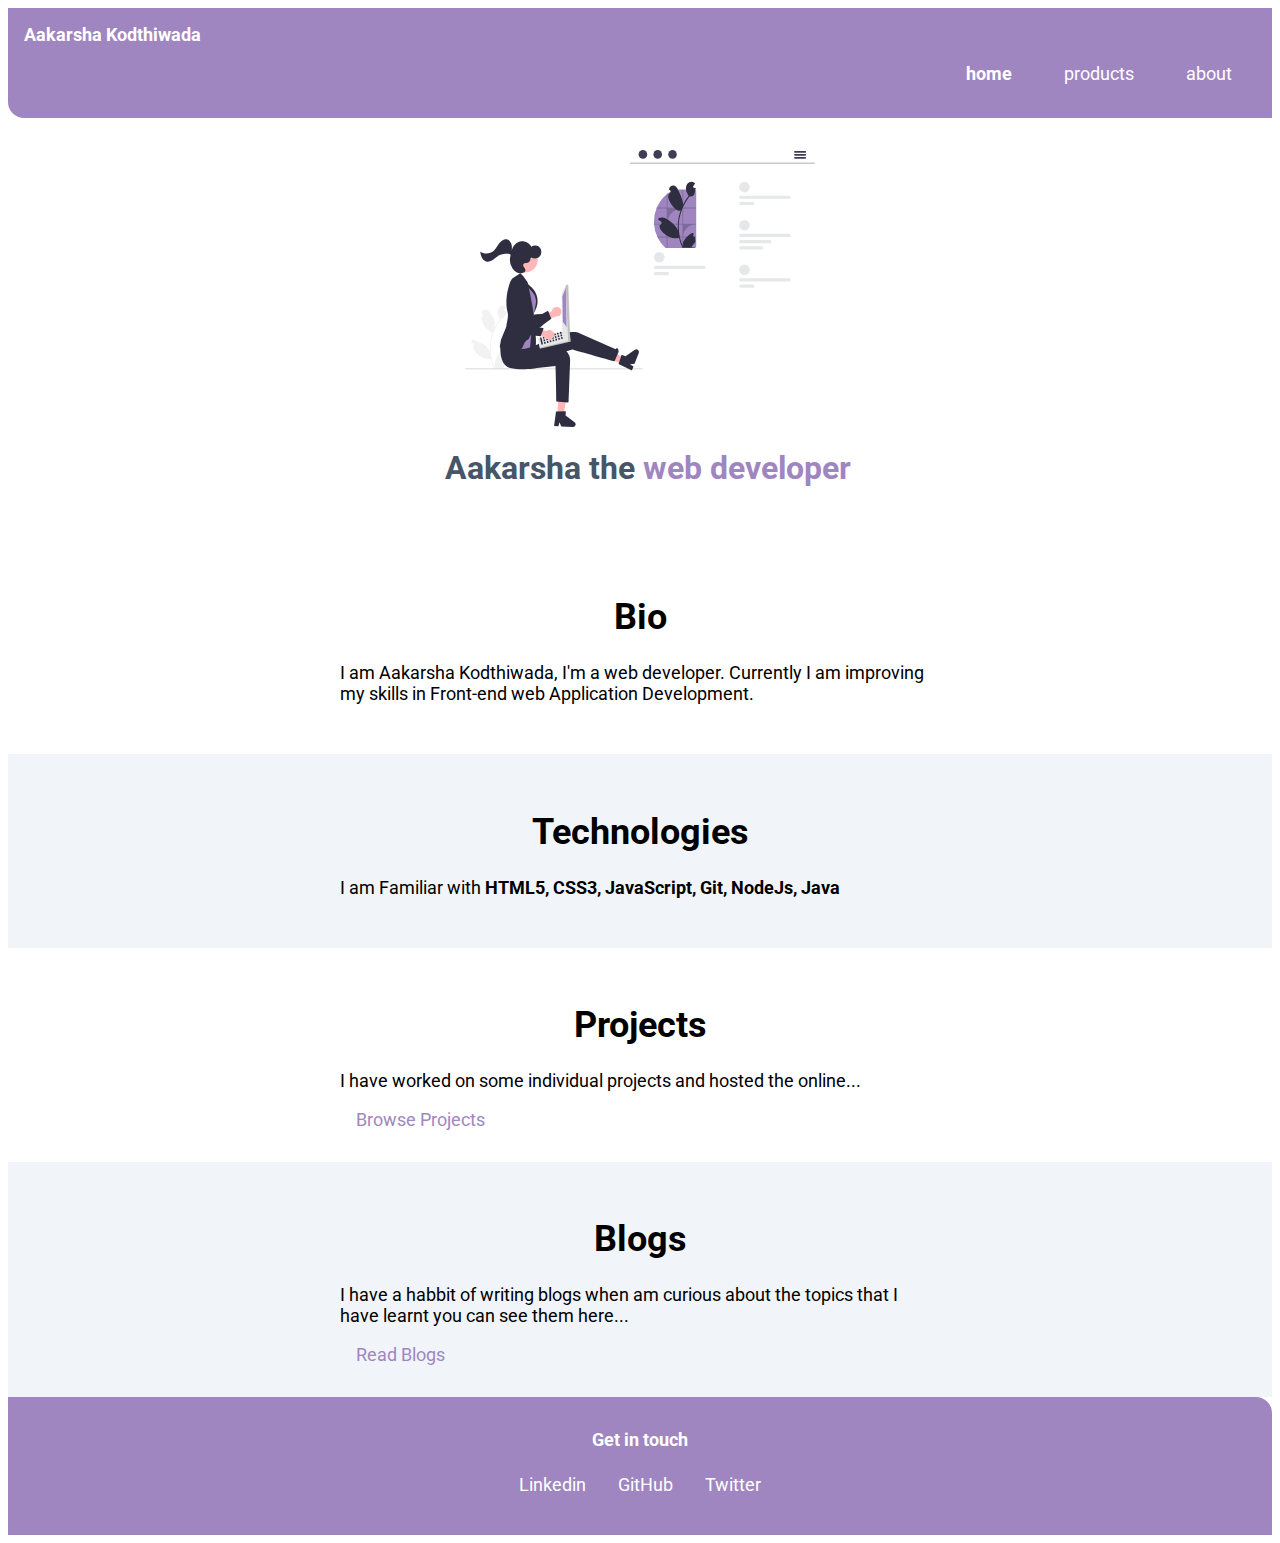
==== index.html @ 739e412c "fix: updated links" ====
<!DOCTYPE html>
<html lang="en">
<head>
    <meta charset="UTF-8">
    <meta http-equiv="X-UA-Compatible" content="IE=edge">
    <meta name="viewport" content="width=device-width, initial-scale=1.0">
    <title>Home</title>
    <link href = "styles.css" rel = "stylesheet">
</head>
<body>
    <nav class="nav container">
        <div class="nav-brand">Aakarsha Kodthiwada</div>
        <ul class="list-non-bullet nav-items">
            <li class="list-inline">
                <a class="link link-active" href="/">home</a>
            </li>
            <li class="list-non-bullet list-inline">
                <a class="link" href="/">products</a>
            </li>
            <li class="list-non-bullet list-inline">
                <a class="link" href="/">about</a>
            </li>
        </ul>
    </nav>

    
    <header class="header">
        <img class="header-image" src="images/main_image.svg"/>
        <h1 class="header-heading">Aakarsha the <span class="header-inverted"> web developer</span></h1>
    </header>

    <section class="section">
        <div class="container container-center">
            <h1>Bio</h1>
                <p>I am Aakarsha Kodthiwada, I'm a web developer. Currently I am improving my skills in Front-end web Application Development.</p>
        </div>
    </section>
    <section class="section ow">
        <div class="container container-center" >
            <h1>Technologies</h1>
                <p>I am Familiar with <span class="section-technologies">HTML5, CSS3, JavaScript, Git, NodeJs, Java</span></p>
        </div>    
    </section>
    <section class="section">
        <div class="container container-center">
            <h1>Projects</h1>
                <p>I have worked on some individual projects and hosted the online...</p>
                <a class="link normal-link"href="/">Browse Projects</a>
        </div>
    </section>
    <section class="section ow">
        <div class="container container-center" >
            <h1>Blogs</h1>
                <p>I have a habbit of writing blogs when am curious about the topics that I have learnt you can see them here...</p>
                <a class="link normal-link"href="/">Read Blogs</a>
        </div>    
    </section>
    <footer class="footer">
        <div class="footer-insider">Get in touch</div>
        <div class="flex">
            <a class="link" href="https://www.linkedin.com/in/aakarsha-kodthiwada-5566bb184/">Linkedin</a>
            <a class="link" href="https://github.com/Aakarshashetty">GitHub</a>
            <a class="link" href="https://twitter.com/Aakarsha_shetty">Twitter</a>
        </div>
    </footer>
</body>
</html>
---- styles.css ----
@import url('https://fonts.googleapis.com/css2?family=Montserrat&family=Open+Sans&family=Roboto&family=Source+Sans+Pro&display=swap');
:root{
    --primary-color: #9F86C0;
    --dark-grey: #475569;
    --light-grey: #f1f5f9;

}
body {
    font-family: 'Roboto', sans-serif;
    font-size: large;
}
hr{
    margin: 2rem 0rem;
}
/** containers**/
.container{
    padding: 0rem 1rem;
}
.container-center{
    max-width: 600px;
    margin: auto;
}
/**links**/
.link{
    text-decoration: none;
    padding: 0.5rem 1rem;
}
.link-primary{
    background-color: var(--primary-color);
    color: white;
    border-radius: 0.5rem;
}
.link-secondary{
    color: var(--primary-color);
    border: 1px solid var(--primary-color);
    border-radius: 0.5rem;
}
/**lists**/
.list-non-bullet{
    list-style: none;
}
.list-inline{
    display: inline;
    padding: 0rem 0.5rem;
}
/**nav**/
.nav{
    background-color: var(--primary-color);
    color: white;
    padding: 1rem;
    border-bottom-left-radius: 1rem;
}
.nav .nav-brand{
    font-weight: bold;
}
.nav .link{
    color: white;
}
.nav .link-active{
    font-weight: bold;
}
.nav .nav-items{
    text-align: right;
}
/**header**/
.header{
    padding: 2rem;
}
.header .header-image{
    max-width: 350px;
    display: block;
    margin: auto;
}
.header .header-heading{
    font-size: 2rem;
    color: var(--dark-grey);
    padding-left: 1rem;
    text-align: center;
}
.header .header-heading .header-inverted{
    color: var(--primary-color);
}
/**section**/
.ow{
    background-color: var(--light-grey);
}
.section{
    padding: 2rem;
}
.section h1{
    text-align: center;
    font-weight: bold;
}
.section-technologies{
    font-weight: bold;
}
/**footer**/
.footer{
    background-color: var(--primary-color);
    padding: 2rem 1rem;
    border-top-right-radius: 1rem;
    color: white;
    text-align: center;
}
.footer .link{
    color: white;
}
.footer ul{
    padding-inline-start: 0px;
}
.footer-insider{
    font-weight: bold;
    font-size: large;
    padding-bottom: 1rem;
}
.flex{
    display: flex;
    justify-content: center;
}
.normal-link{
    color: var(--primary-color);
}
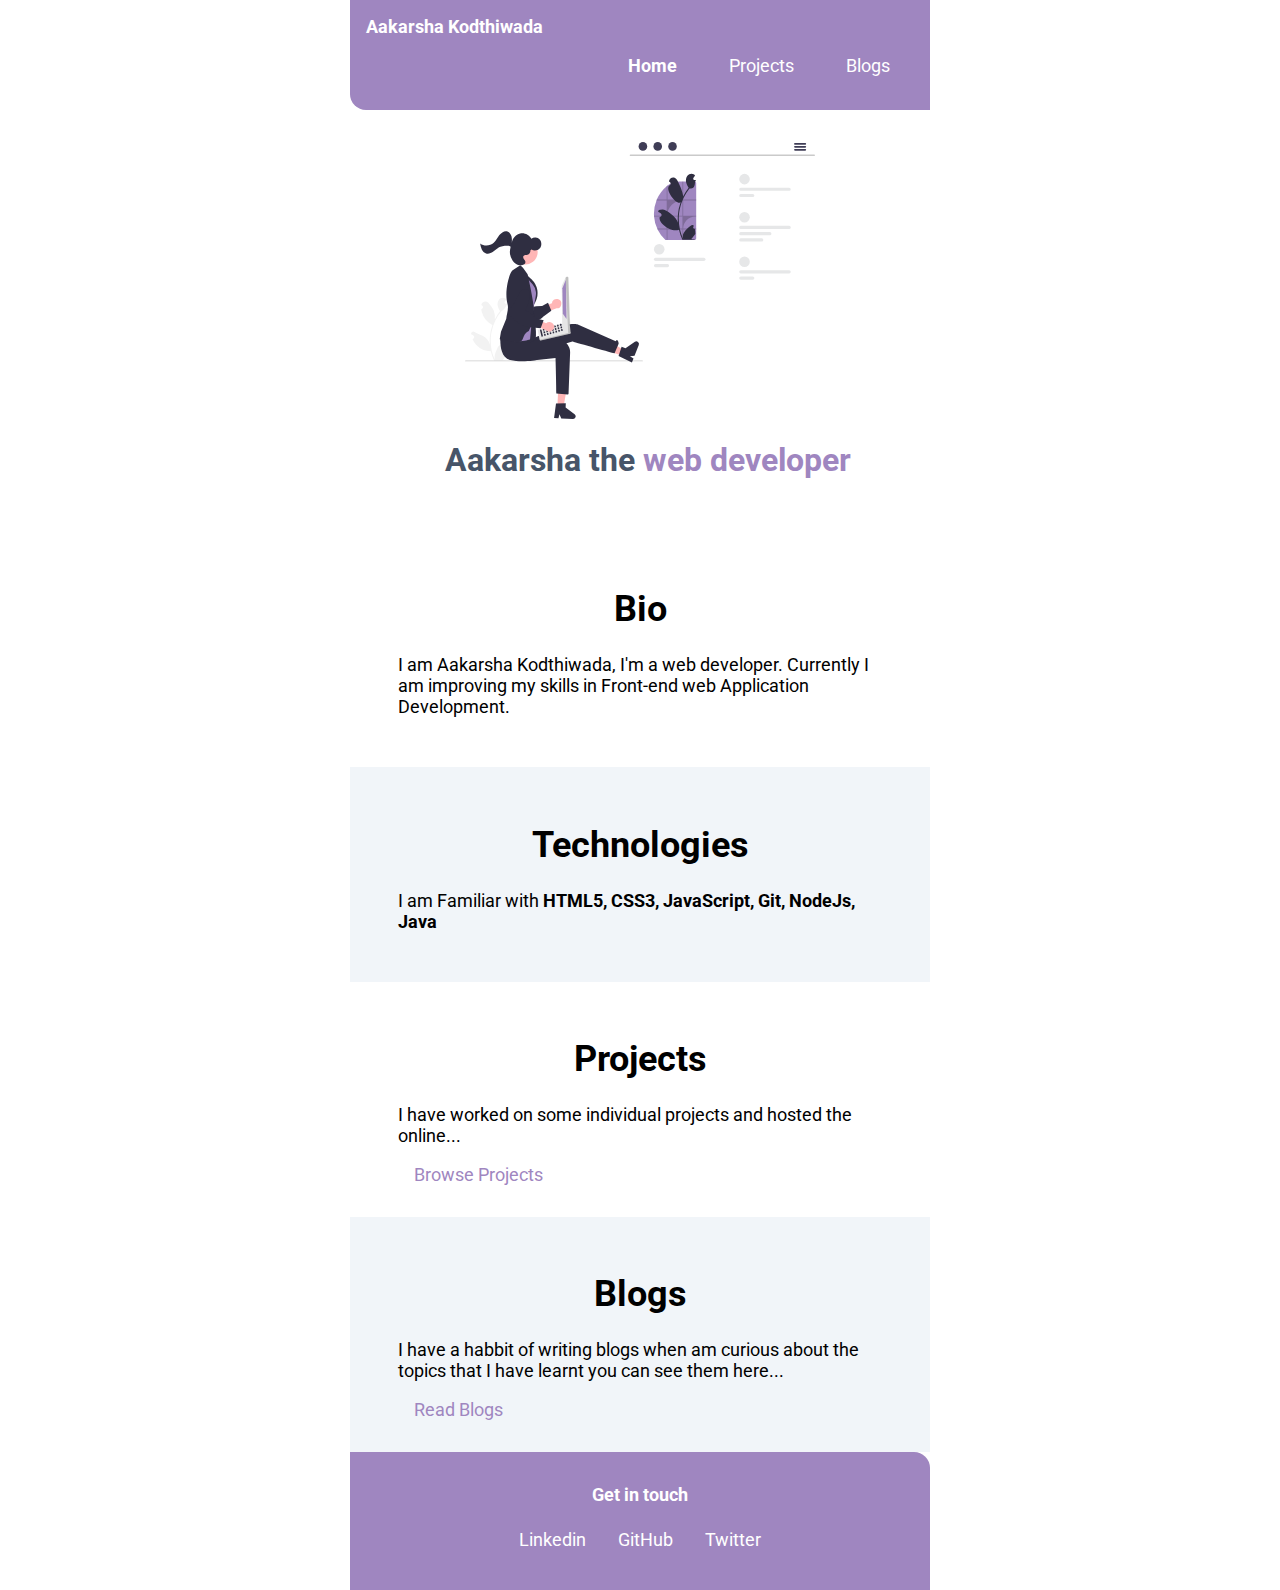
==== commit 4da56d0f: "added projects" ====
--- a/index.html
+++ b/index.html
@@ -4,7 +4,7 @@
     <meta charset="UTF-8">
     <meta http-equiv="X-UA-Compatible" content="IE=edge">
     <meta name="viewport" content="width=device-width, initial-scale=1.0">
-    <title>Home</title>
+    <title>home | Aakarsha-Kodthiwada</title>
     <link href = "styles.css" rel = "stylesheet">
 </head>
 <body>
@@ -12,13 +12,13 @@
         <div class="nav-brand">Aakarsha Kodthiwada</div>
         <ul class="list-non-bullet nav-items">
             <li class="list-inline">
-                <a class="link link-active" href="/">home</a>
+                <a class="link link-active" href="/">Home</a>
             </li>
             <li class="list-non-bullet list-inline">
-                <a class="link" href="/">products</a>
+                <a class="link" href="/projects.html">Projects</a>
             </li>
             <li class="list-non-bullet list-inline">
-                <a class="link" href="/">about</a>
+                <a class="link" href="/blogs.html">Blogs</a>
             </li>
         </ul>
     </nav>
--- a/styles.css
+++ b/styles.css
@@ -3,11 +3,13 @@
     --primary-color: #9F86C0;
     --dark-grey: #475569;
     --light-grey: #f1f5f9;
+    --purple: #6247aa;
 
 }
 body {
     font-family: 'Roboto', sans-serif;
     font-size: large;
+    margin : 0px 350px;
 }
 hr{
     margin: 2rem 0rem;
@@ -119,4 +121,7 @@
 }
 .normal-link{
     color: var(--primary-color);
+}
+.purple{
+    color: var(--purple);
 }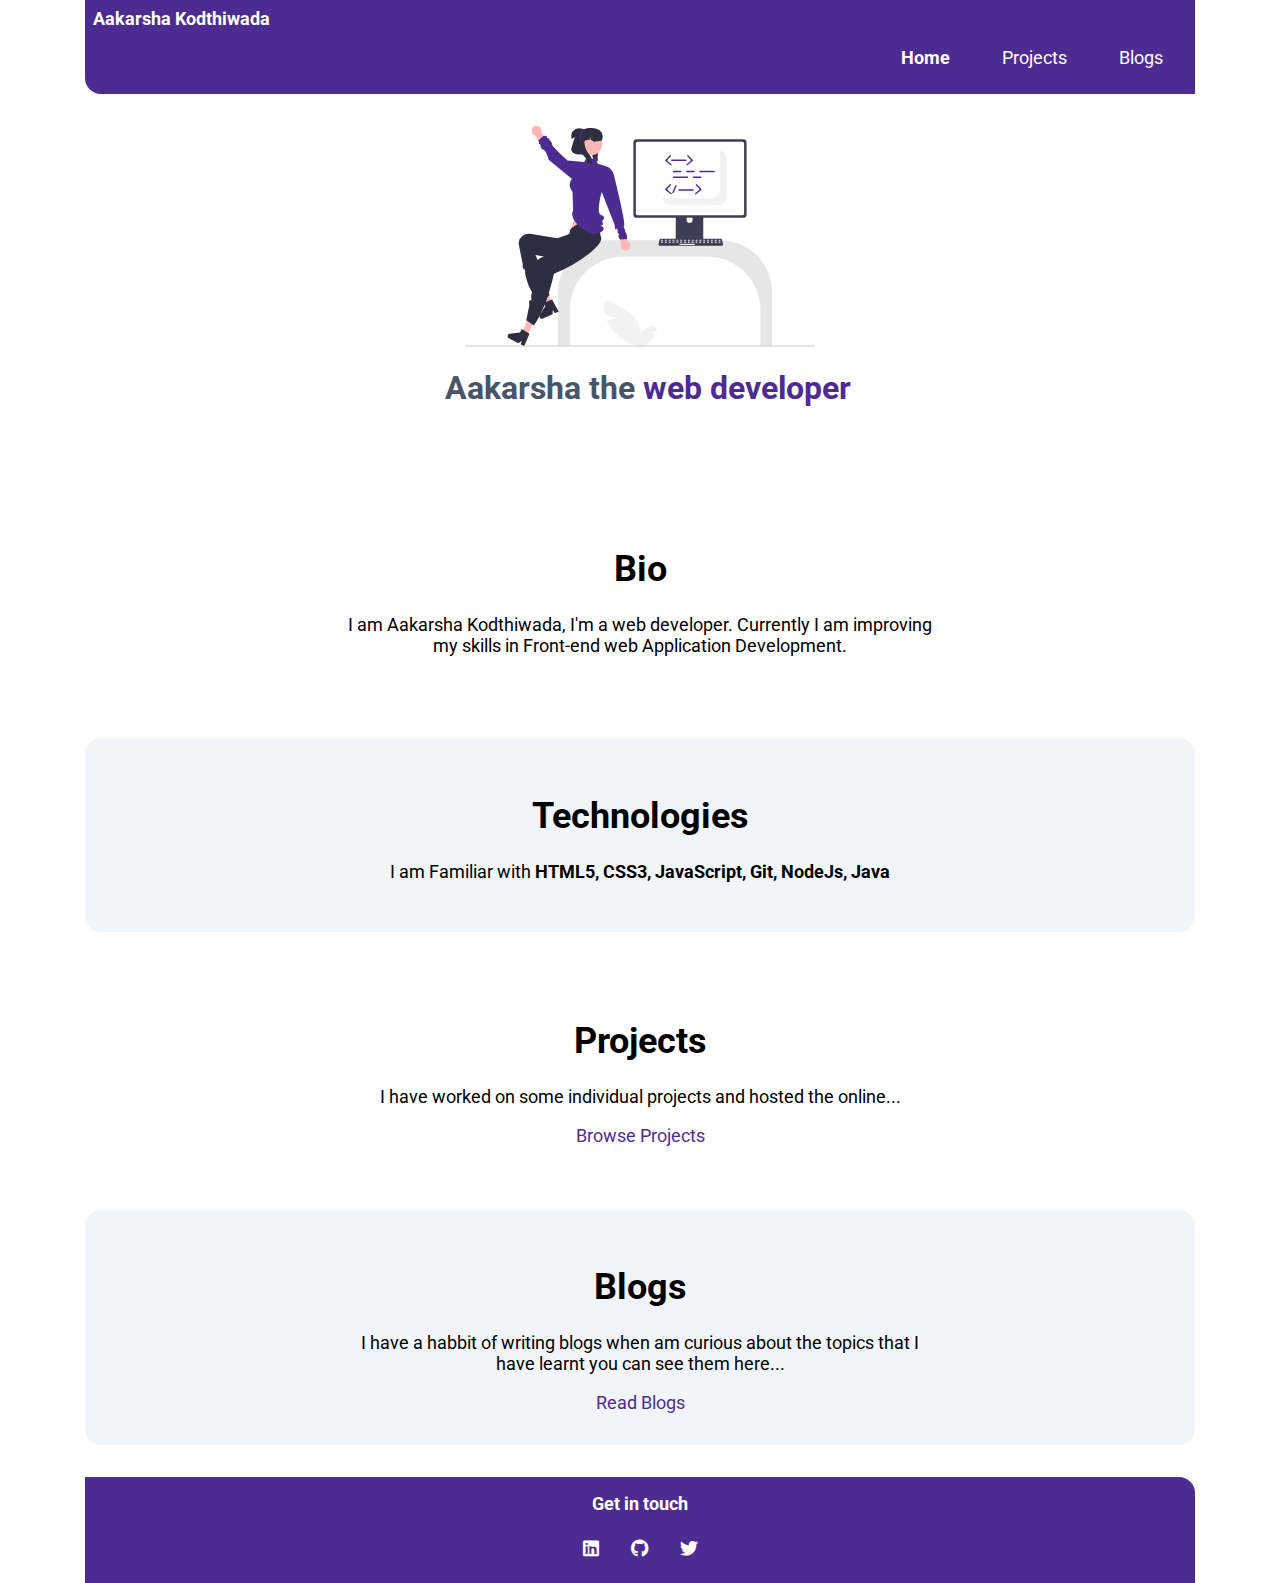
==== commit 4264b3be: "feat: added media queries" ====
--- a/index.html
+++ b/index.html
@@ -5,6 +5,7 @@
     <meta http-equiv="X-UA-Compatible" content="IE=edge">
     <meta name="viewport" content="width=device-width, initial-scale=1.0">
     <title>home | Aakarsha-Kodthiwada</title>
+    <link rel="stylesheet" href="https://cdnjs.cloudflare.com/ajax/libs/font-awesome/6.0.0/css/all.min.css">
     <link href = "styles.css" rel = "stylesheet">
 </head>
 <body>
@@ -25,7 +26,7 @@
 
     
     <header class="header">
-        <img class="header-image" src="images/main_image.svg"/>
+        <img class="header-image" src="images/main-image.svg"/>
         <h1 class="header-heading">Aakarsha the <span class="header-inverted"> web developer</span></h1>
     </header>
 
@@ -58,9 +59,9 @@
     <footer class="footer">
         <div class="footer-insider">Get in touch</div>
         <div class="flex">
-            <a class="link" href="https://www.linkedin.com/in/aakarsha-kodthiwada-5566bb184/">Linkedin</a>
-            <a class="link" href="https://github.com/Aakarshashetty">GitHub</a>
-            <a class="link" href="https://twitter.com/Aakarsha_shetty">Twitter</a>
+            <a class="link" href="https://www.linkedin.com/in/aakarsha-kodthiwada-5566bb184/"><i class="fa-brands fa-linkedin"></i></a>
+            <a class="link" href="https://github.com/Aakarshashetty"><i class="fa-brands fa-github"></i></a>
+            <a class="link" href="https://twitter.com/Aakarsha_shetty"><i class="fa-brands fa-twitter"></i></a>
         </div>
     </footer>
 </body>
--- a/styles.css
+++ b/styles.css
@@ -1,6 +1,7 @@
 @import url('https://fonts.googleapis.com/css2?family=Montserrat&family=Open+Sans&family=Roboto&family=Source+Sans+Pro&display=swap');
+
 :root{
-    --primary-color: #9F86C0;
+    --primary-color: #4d2c91;
     --dark-grey: #475569;
     --light-grey: #f1f5f9;
     --purple: #6247aa;
@@ -9,11 +10,12 @@
 body {
     font-family: 'Roboto', sans-serif;
     font-size: large;
-    margin : 0px 350px;
+    margin : 0px 85px;
 }
 hr{
-    margin: 2rem 0rem;
-}
+    margin: 2rem 0rem;  
+}
+
 /** containers**/
 .container{
     padding: 0rem 1rem;
@@ -49,7 +51,7 @@
 .nav{
     background-color: var(--primary-color);
     color: white;
-    padding: 1rem;
+    padding: 0.5rem;
     border-bottom-left-radius: 1rem;
 }
 .nav .nav-brand{
@@ -88,6 +90,9 @@
 }
 .section{
     padding: 2rem;
+  text-align: center;
+  margin: 2rem 0;
+  border-radius: 1rem;
 }
 .section h1{
     text-align: center;
@@ -99,7 +104,7 @@
 /**footer**/
 .footer{
     background-color: var(--primary-color);
-    padding: 2rem 1rem;
+    padding: 1rem 1rem;
     border-top-right-radius: 1rem;
     color: white;
     text-align: center;
@@ -124,4 +129,72 @@
 }
 .purple{
     color: var(--purple);
+}
+
+@media screen and (max-width:800px){
+    body{
+        margin: 0px 60px;
+    }
+
+}
+@media screen and (max-width:700px){
+    body{
+        margin: 0px 40px;
+    }
+
+}
+@media screen and (max-width:560px){
+    body{
+        margin: 0px 30px;
+    }
+
+}
+@media screen and (max-width:450px){
+    body{
+        margin: 0px 30px;
+        font-size: medium;
+    }
+    .list-inline{
+        display: inline;
+        padding: 0rem 0rem;
+    }
+    .link{
+        padding: 0.5rem 0.5rem;
+    }
+    .header .header-image{
+        max-width: 250px;
+    }
+    .header .header-heading{
+        font-size: 1.5rem;
+    }
+
+}
+@media screen and (max-width:370px){
+    body{
+        margin: 0px;
+        margin-left: 30px;
+        margin-right: 30px;
+        font-size: 15px;
+
+    }
+    .list-inline{
+        display: block;
+        padding: 0.25rem 0rem;
+        text-align: left;
+    }
+    .nav .nav-items{
+        padding-left: 0px;
+    }
+    .link{
+        display: block;
+        padding: 0.5rem 0rem;
+    }
+    .header .header-image{
+        max-width: 250px;
+    }
+    .header .header-heading{
+        font-size: 1.5rem;
+    }
+
+
 }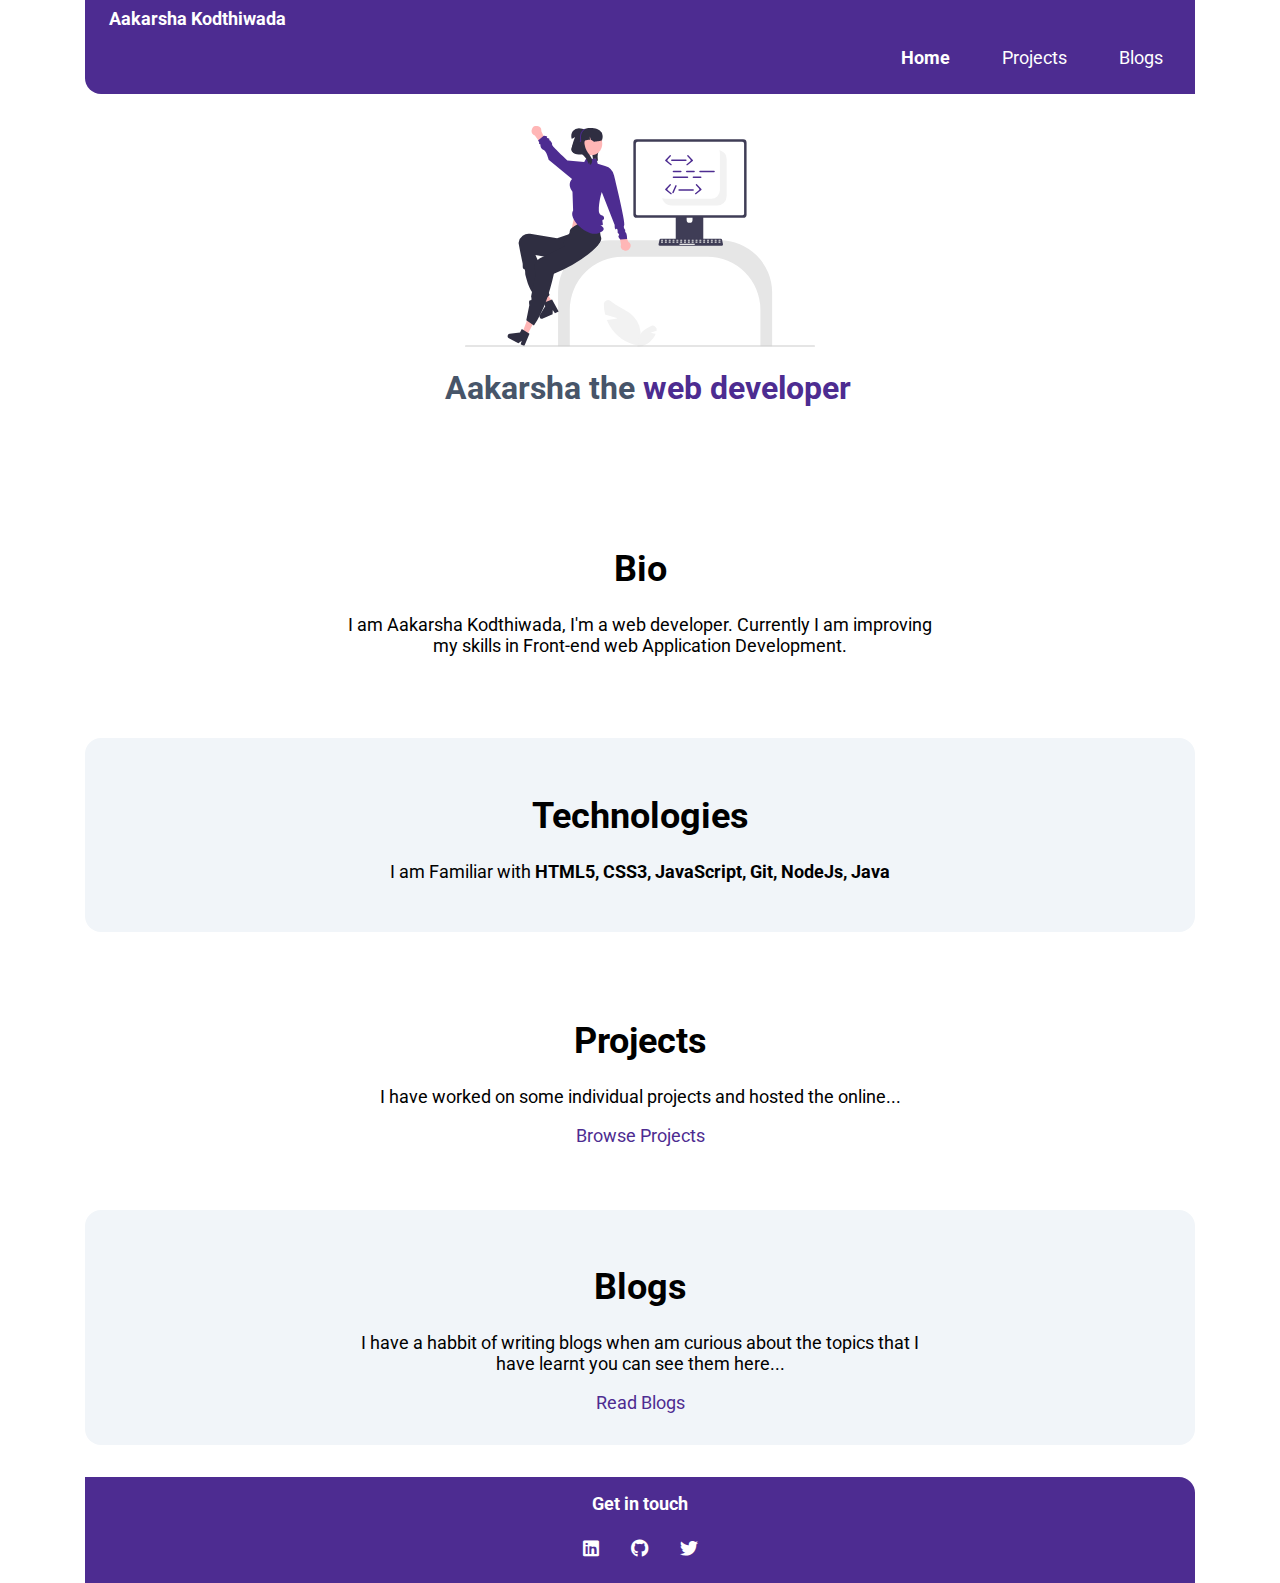
==== commit 8f62cbce: "minor changes in nav" ====
--- a/index.html
+++ b/index.html
@@ -10,7 +10,8 @@
 </head>
 <body>
     <nav class="nav container">
-        <div class="nav-brand">Aakarsha Kodthiwada</div>
+        <a class="link nav-brand" href="/">Aakarsha Kodthiwada</a>
+        <!-- <div class="nav-brand">Aakarsha Kodthiwada</div> -->
         <ul class="list-non-bullet nav-items">
             <li class="list-inline">
                 <a class="link link-active" href="/">Home</a>
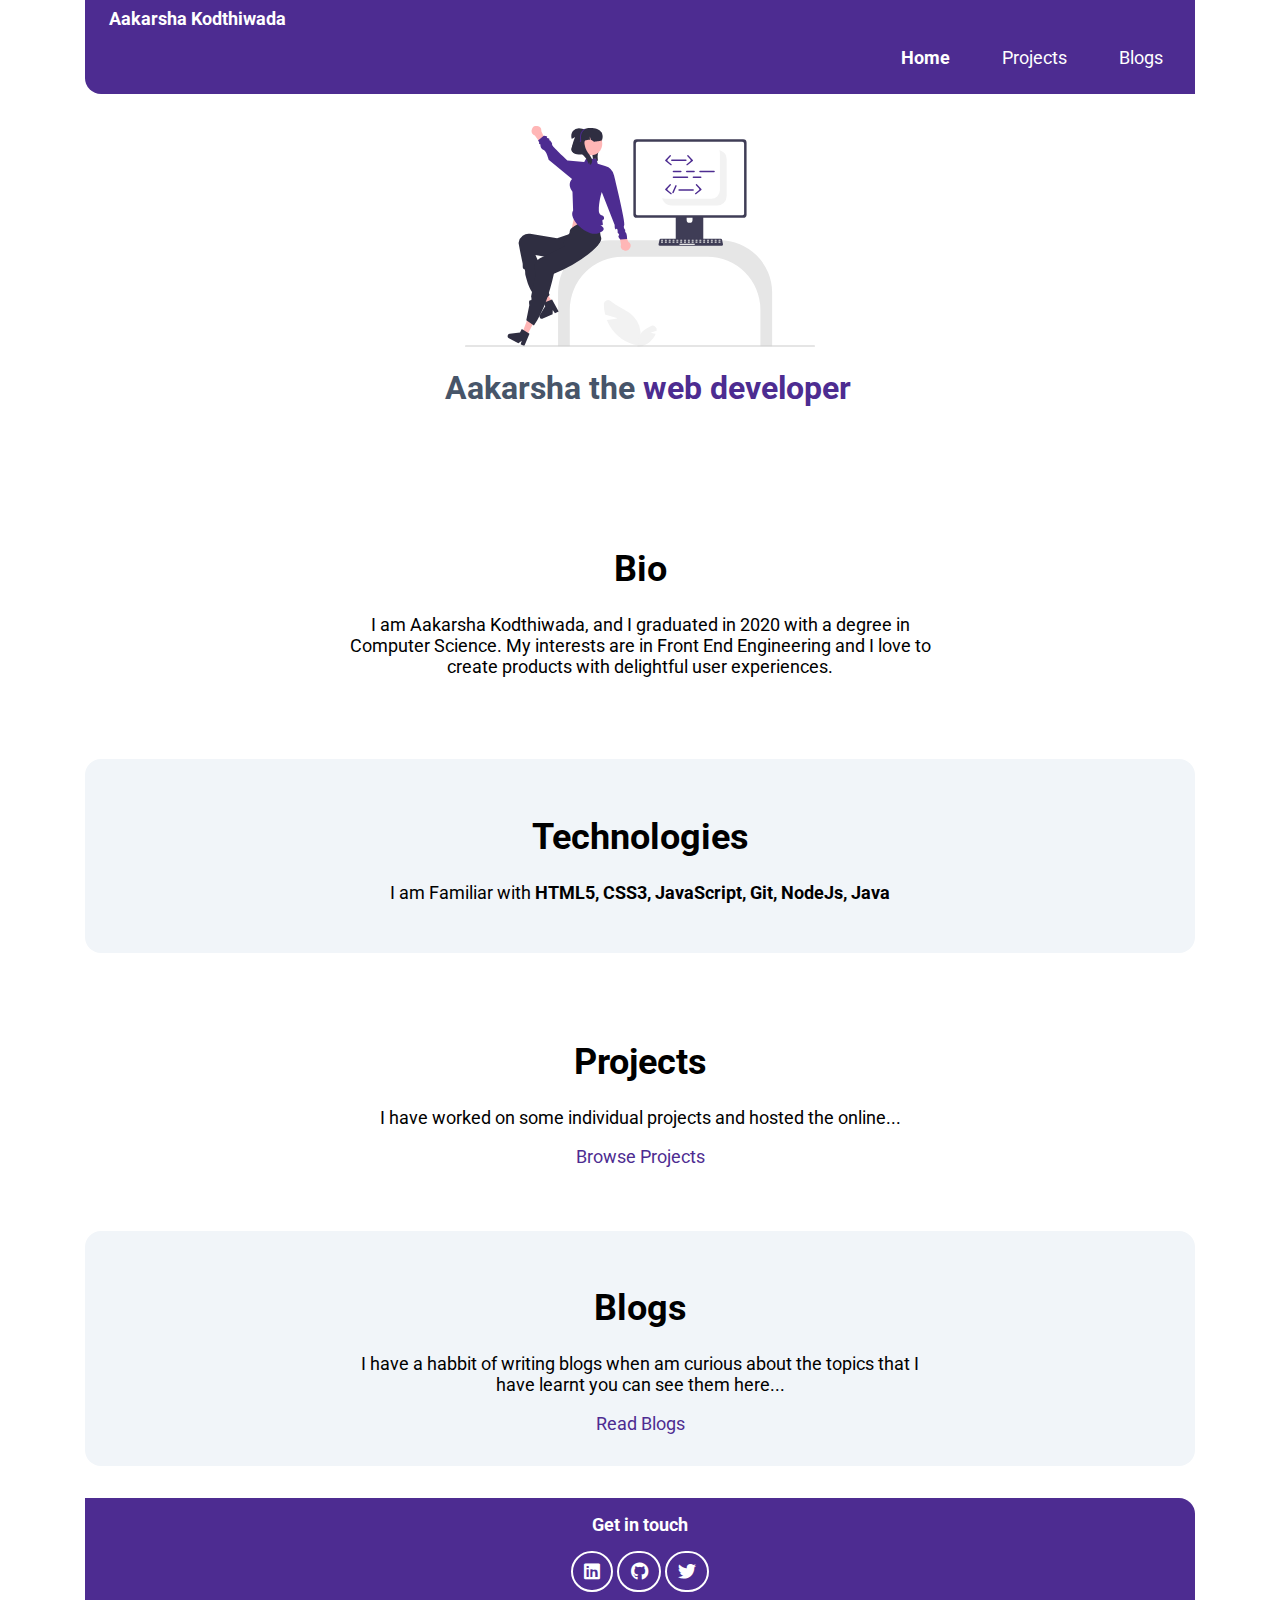
==== commit 18103558: "intro fix" ====
--- a/index.html
+++ b/index.html
@@ -34,7 +34,7 @@
     <section class="section">
         <div class="container container-center">
             <h1>Bio</h1>
-                <p>I am Aakarsha Kodthiwada, I'm a web developer. Currently I am improving my skills in Front-end web Application Development.</p>
+                <p>I am Aakarsha Kodthiwada, and I graduated in 2020 with a degree in Computer Science. My interests are in Front End Engineering and I love to create products with delightful user experiences.</p>
         </div>
     </section>
     <section class="section ow">
@@ -47,14 +47,15 @@
         <div class="container container-center">
             <h1>Projects</h1>
                 <p>I have worked on some individual projects and hosted the online...</p>
-                <a class="link normal-link"href="/">Browse Projects</a>
+        </ul>
+                <a class="link normal-link"href="/projects.html">Browse Projects</a>
         </div>
     </section>
     <section class="section ow">
         <div class="container container-center" >
             <h1>Blogs</h1>
                 <p>I have a habbit of writing blogs when am curious about the topics that I have learnt you can see them here...</p>
-                <a class="link normal-link"href="/">Read Blogs</a>
+                <a class="link normal-link"href="/blogs.html">Read Blogs</a>
         </div>    
     </section>
     <footer class="footer">
--- a/styles.css
+++ b/styles.css
@@ -111,6 +111,14 @@
 }
 .footer .link{
     color: white;
+    border: 2px solid white;
+    margin: 0px 2px;
+    border-radius: 15rem;
+    padding: 0.5rem 0.7rem;
+}
+.footer .link:hover{
+    color: var(--primary-color);
+    background-color: white;
 }
 .footer ul{
     padding-inline-start: 0px;
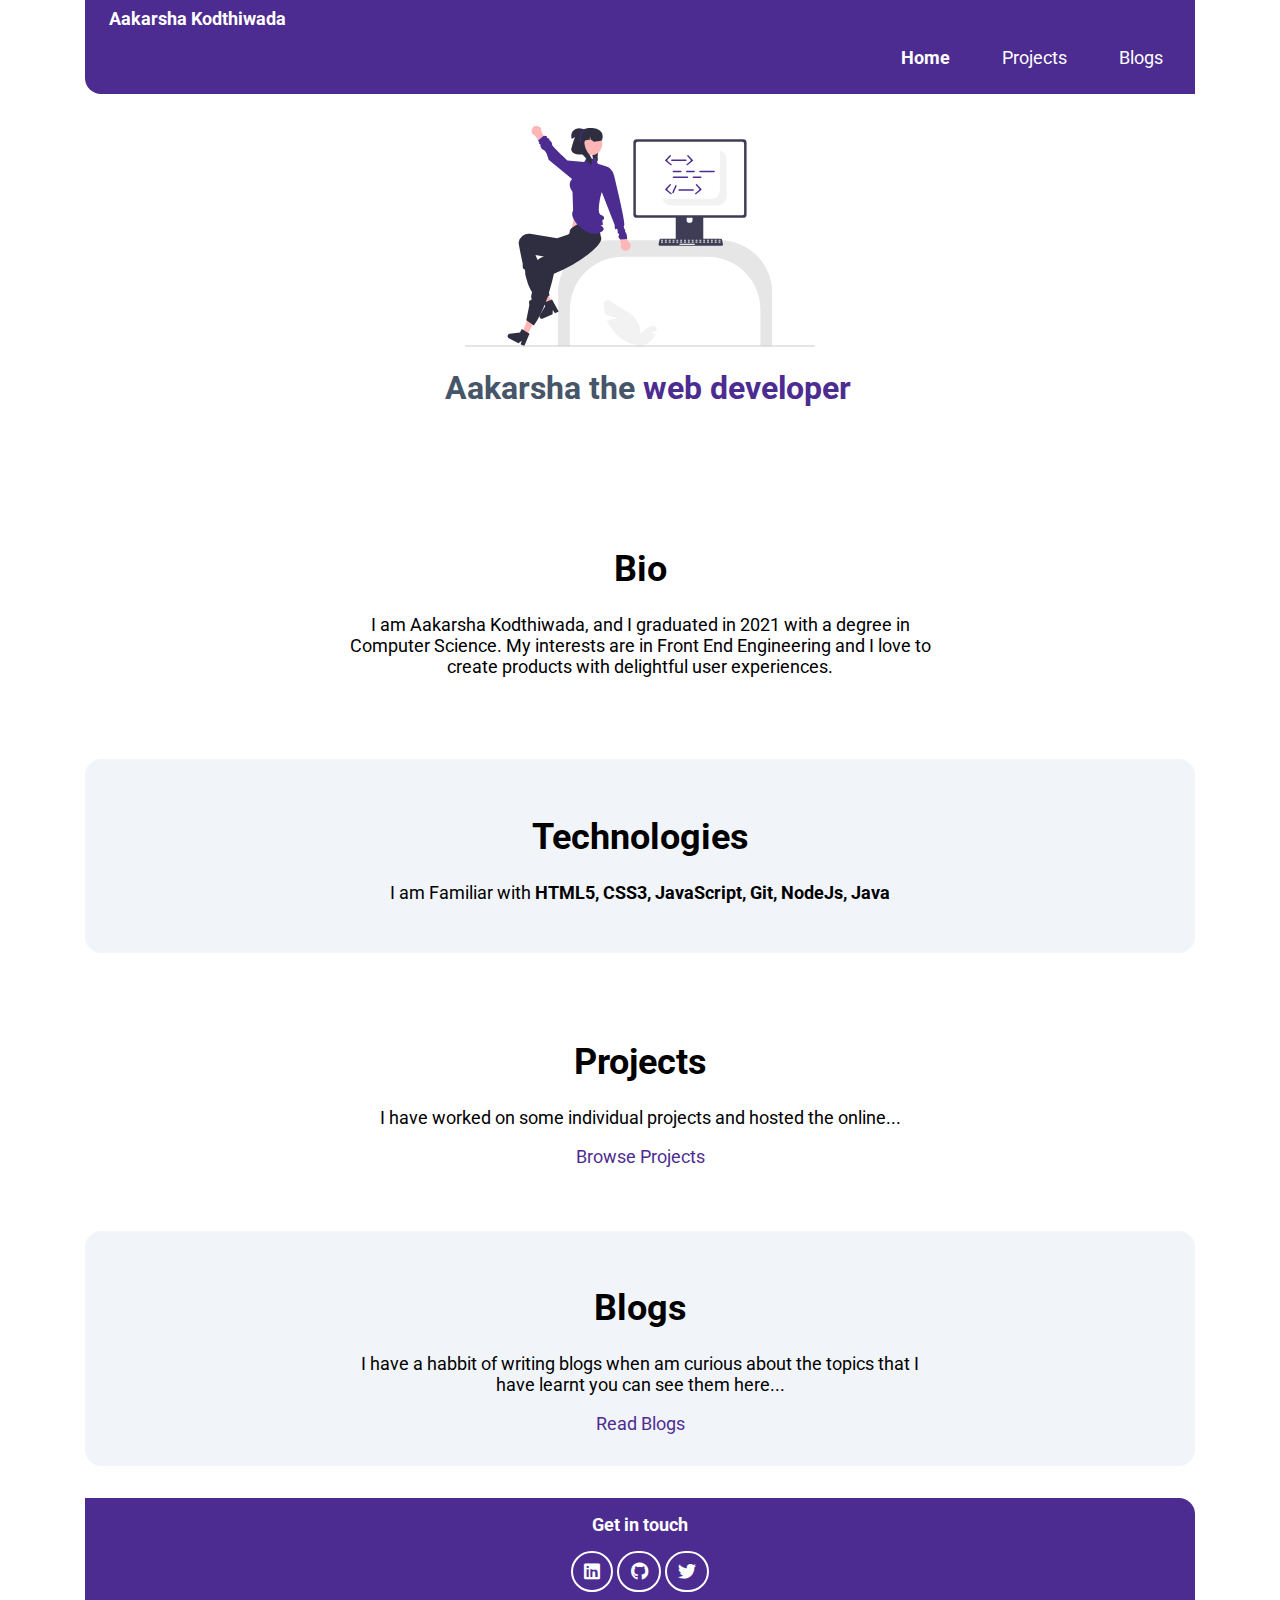
==== commit 7db8231b: "intro fix" ====
--- a/index.html
+++ b/index.html
@@ -34,7 +34,7 @@
     <section class="section">
         <div class="container container-center">
             <h1>Bio</h1>
-                <p>I am Aakarsha Kodthiwada, and I graduated in 2020 with a degree in Computer Science. My interests are in Front End Engineering and I love to create products with delightful user experiences.</p>
+                <p>I am Aakarsha Kodthiwada, and I graduated in 2021 with a degree in Computer Science. My interests are in Front End Engineering and I love to create products with delightful user experiences.</p>
         </div>
     </section>
     <section class="section ow">
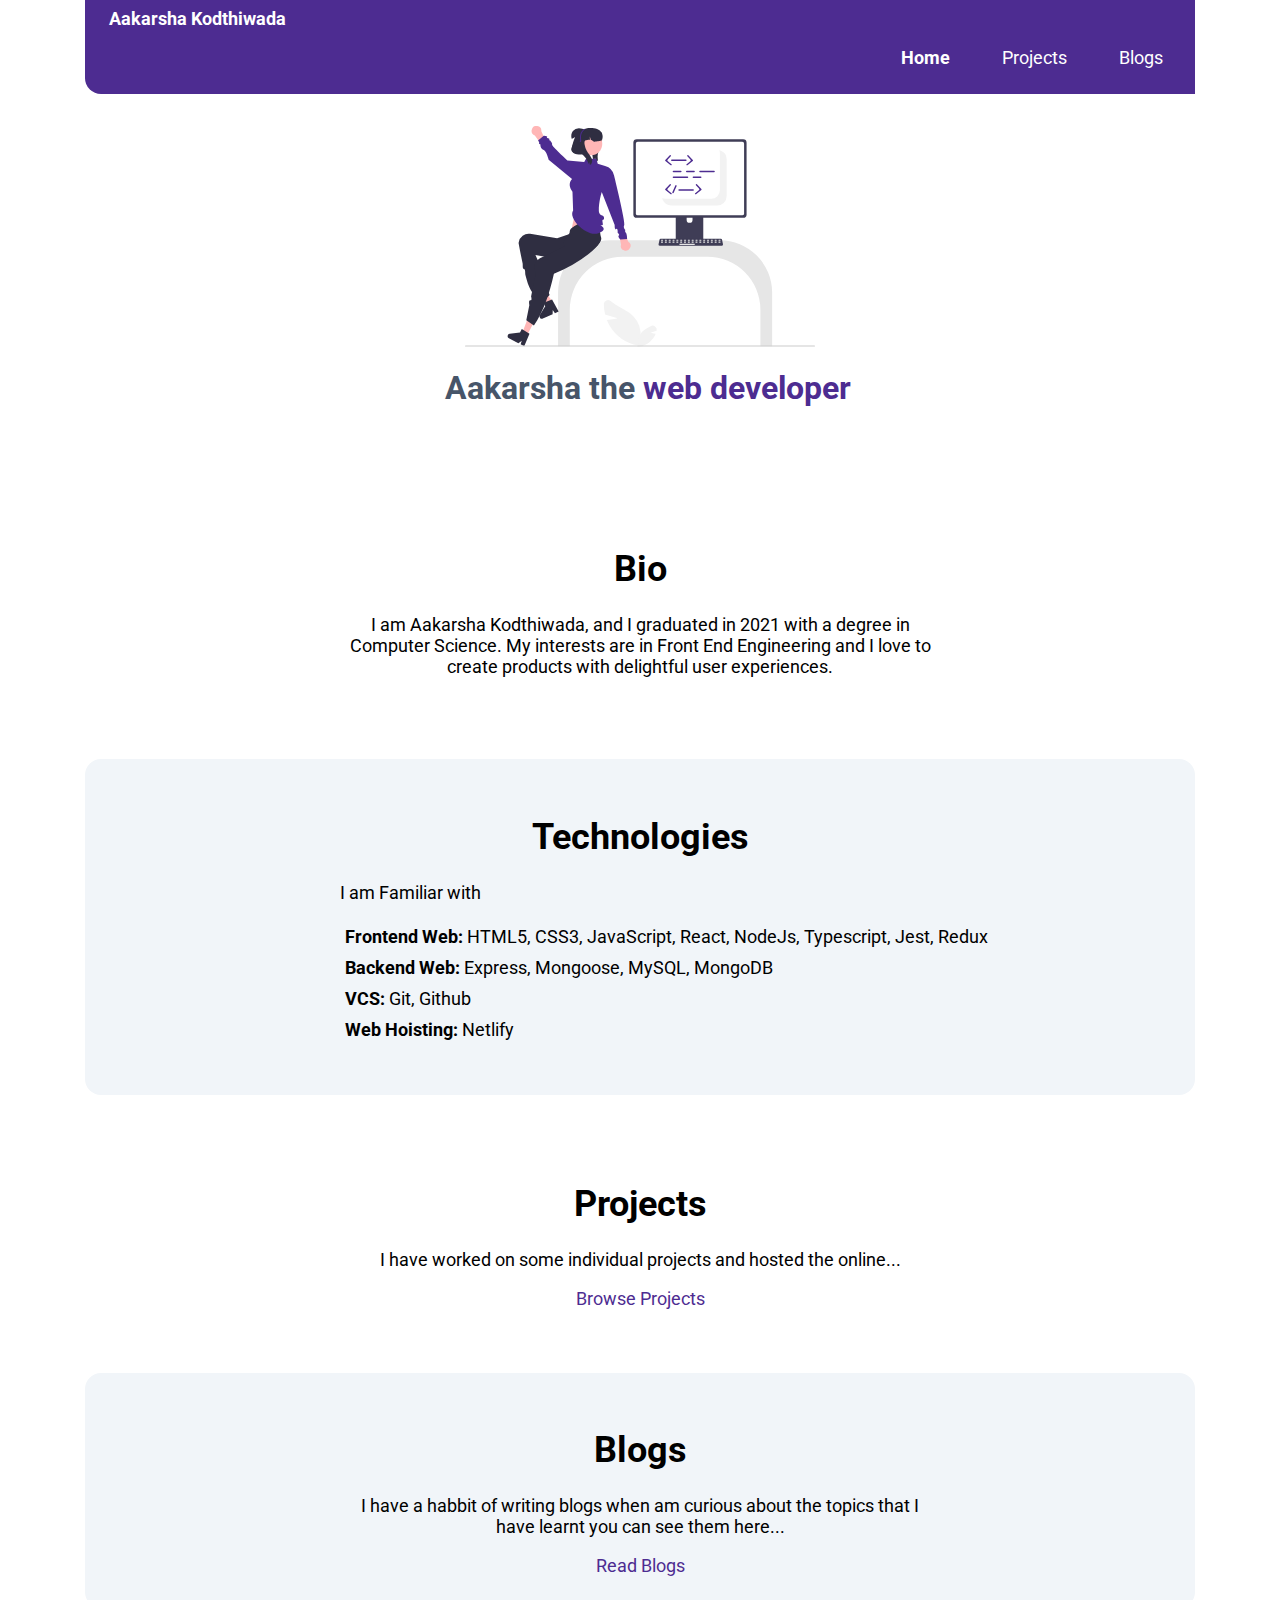
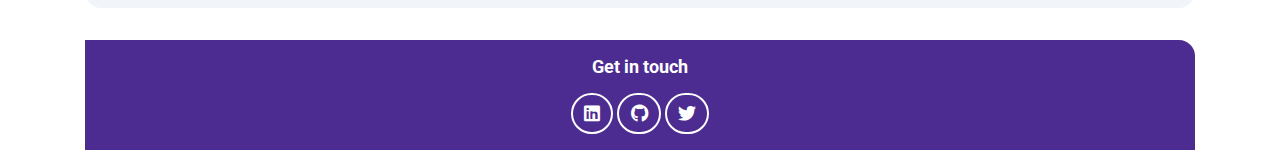
==== commit 4f34d6d4: "added e-commerce and social media projects" ====
--- a/index.html
+++ b/index.html
@@ -38,9 +38,17 @@
         </div>
     </section>
     <section class="section ow">
-        <div class="container container-center" >
+        <div class="container container-center technologies" >
             <h1>Technologies</h1>
-                <p>I am Familiar with <span class="section-technologies">HTML5, CSS3, JavaScript, Git, NodeJs, Java</span></p>
+                <p>I am Familiar with 
+                    <!-- <span class="section-technologies">HTML5, CSS3, JavaScript, Git, NodeJs, Java</span> -->
+                    <div class="skills-container">
+                        <p><b>Frontend Web: </b>HTML5, CSS3, JavaScript, React, NodeJs, Typescript, Jest, Redux</p>
+                        <p><b>Backend Web: </b>Express, Mongoose, MySQL, MongoDB</p>
+                        <p><b>VCS: </b>Git, Github</p>
+                        <p><b>Web Hoisting: </b>Netlify</p>
+                    </div>
+                </p>
         </div>    
     </section>
     <section class="section">
--- a/styles.css
+++ b/styles.css
@@ -24,6 +24,19 @@
     max-width: 600px;
     margin: auto;
 }
+.skills-container{
+    display: flex;
+    flex-direction: column;
+    align-items: flex-start;
+    margin: auto;
+    width: 700px;
+}
+.skills-container p{
+    margin: 5px;
+}
+ .section .technologies p{
+    text-align: left;
+}
 /**links**/
 .link{
     text-decoration: none;
